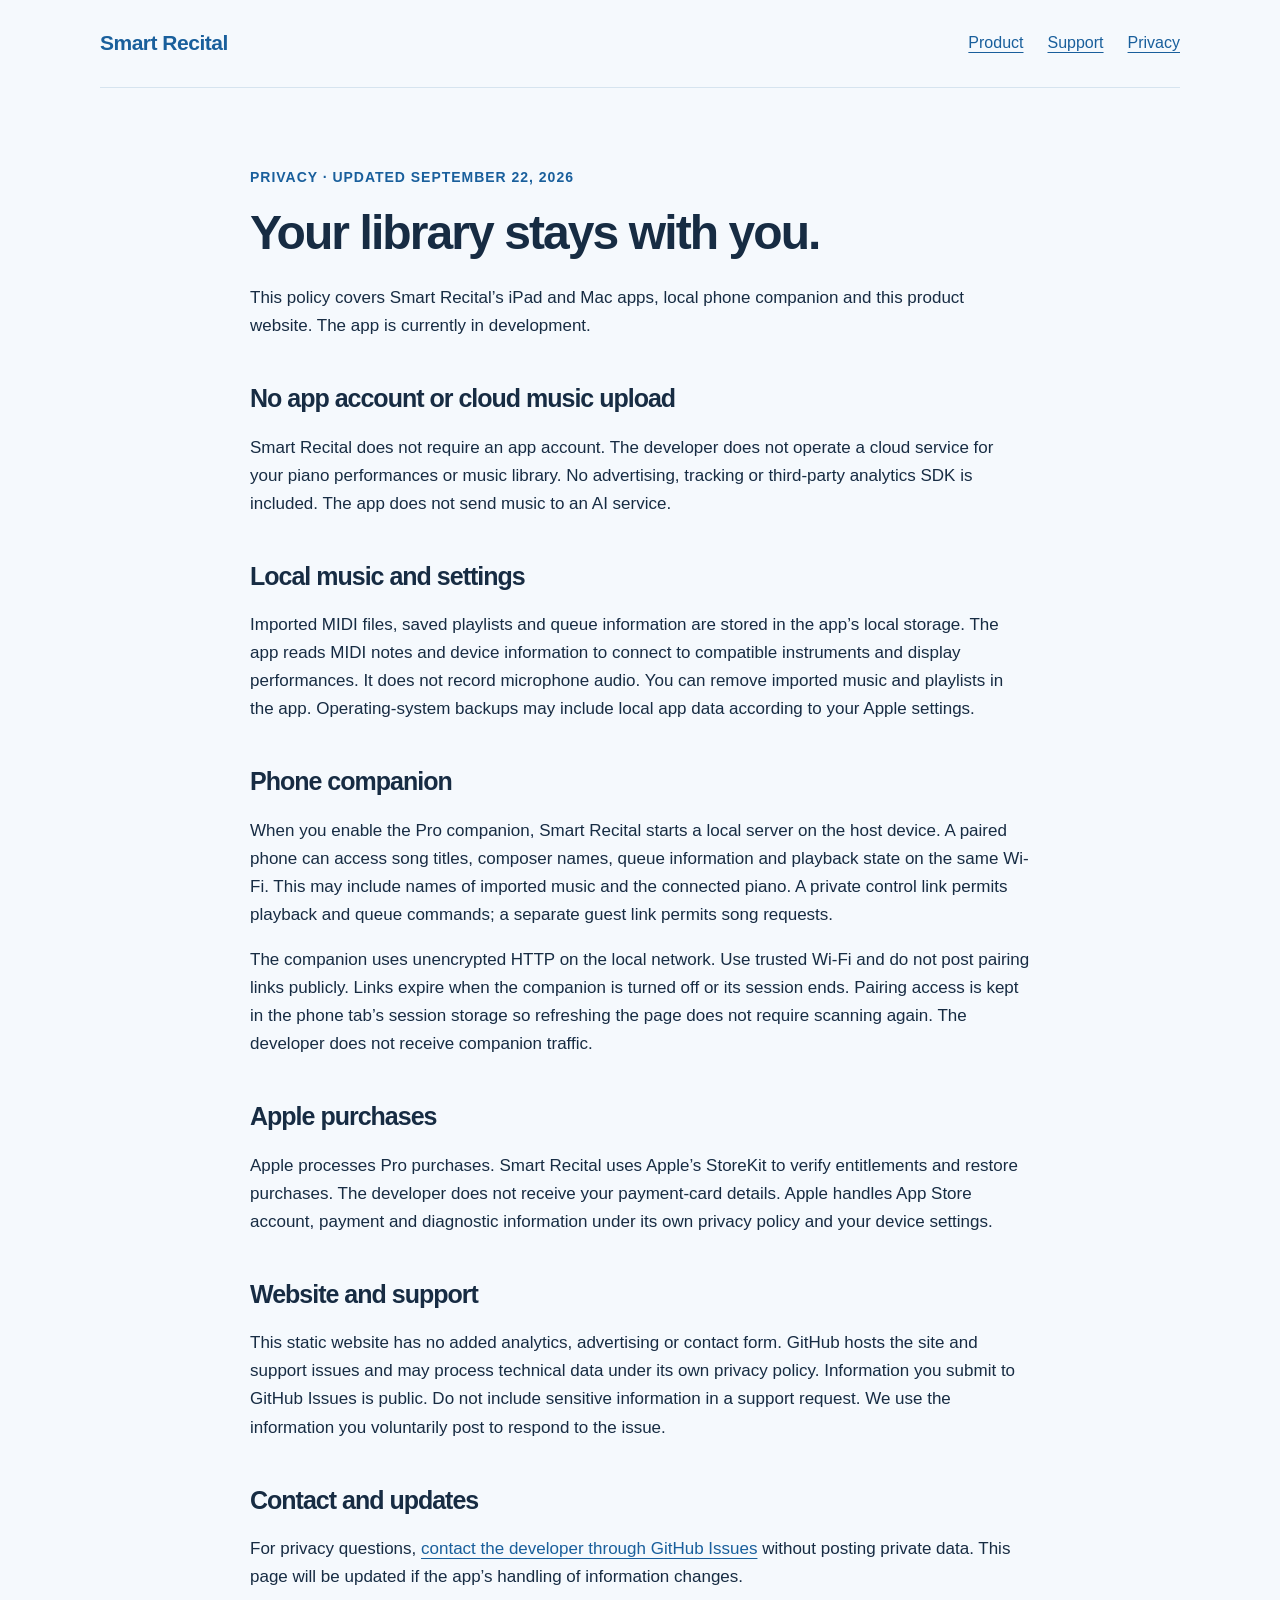
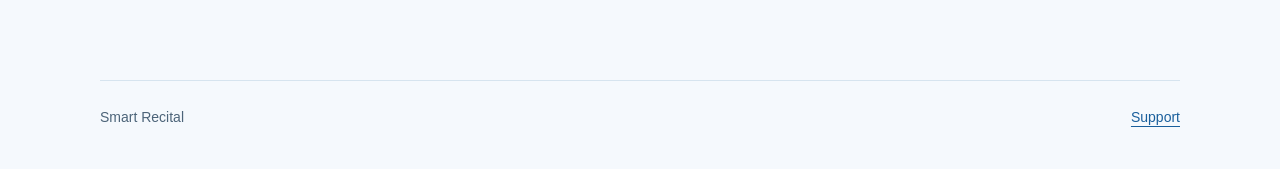
==== privacy.html @ 1764eafb "Publish Smart Recital product, support and privacy pages" ====
<!doctype html><html lang="en"><head><meta charset="utf-8"><meta name="viewport" content="width=device-width,initial-scale=1"><title>Smart Recital Privacy Policy</title><meta name="description" content="How Smart Recital handles your local music library, purchases, piano connections and phone companion."><link rel="icon" href="favicon.svg"><link rel="stylesheet" href="style.css"></head><body><header><a href="./">Smart Recital</a><nav aria-label="Main"><a href="./">Product</a><a href="support.html">Support</a><a href="privacy.html" aria-current="page">Privacy</a></nav></header><main class="textpage"><p class="status">Privacy · Updated September 22, 2026</p><h1>Your library stays with you.</h1><p>This policy covers Smart Recital’s iPad and Mac apps, local phone companion and this product website. The app is currently in development.</p><h2>No app account or cloud music upload</h2><p>Smart Recital does not require an app account. The developer does not operate a cloud service for your piano performances or music library. No advertising, tracking or third-party analytics SDK is included. The app does not send music to an AI service.</p><h2>Local music and settings</h2><p>Imported MIDI files, saved playlists and queue information are stored in the app’s local storage. The app reads MIDI notes and device information to connect to compatible instruments and display performances. It does not record microphone audio. You can remove imported music and playlists in the app. Operating-system backups may include local app data according to your Apple settings.</p><h2>Phone companion</h2><p>When you enable the Pro companion, Smart Recital starts a local server on the host device. A paired phone can access song titles, composer names, queue information and playback state on the same Wi-Fi. This may include names of imported music and the connected piano. A private control link permits playback and queue commands; a separate guest link permits song requests.</p><p>The companion uses unencrypted HTTP on the local network. Use trusted Wi-Fi and do not post pairing links publicly. Links expire when the companion is turned off or its session ends. Pairing access is kept in the phone tab’s session storage so refreshing the page does not require scanning again. The developer does not receive companion traffic.</p><h2>Apple purchases</h2><p>Apple processes Pro purchases. Smart Recital uses Apple’s StoreKit to verify entitlements and restore purchases. The developer does not receive your payment-card details. Apple handles App Store account, payment and diagnostic information under its own privacy policy and your device settings.</p><h2>Website and support</h2><p>This static website has no added analytics, advertising or contact form. GitHub hosts the site and support issues and may process technical data under its own privacy policy. Information you submit to GitHub Issues is public. Do not include sensitive information in a support request. We use the information you voluntarily post to respond to the issue.</p><h2>Contact and updates</h2><p>For privacy questions, <a href="https://github.com/dodgeg09-rgb/smart-recital/issues/new">contact the developer through GitHub Issues</a> without posting private data. This page will be updated if the app’s handling of information changes.</p></main><footer><span>Smart Recital</span><a href="support.html">Support</a></footer></body></html>
---- style.css ----
:root{font:17px/1.65 -apple-system,BlinkMacSystemFont,"Segoe UI",sans-serif;color:#172c43;background:#f5f9fd;--blue:#195f9c;--line:#d6e4ef}*{box-sizing:border-box}body{margin:0}a{color:var(--blue);text-underline-offset:4px}a:focus-visible,summary:focus-visible{outline:3px solid #246baf;outline-offset:5px}header,main,footer{width:min(1080px,calc(100% - 48px));margin:auto}header{display:flex;align-items:center;justify-content:space-between;padding:26px 0;border-bottom:1px solid var(--line);gap:20px}header>a{font-size:21px;font-weight:750;text-decoration:none;letter-spacing:-.5px}nav{display:flex;gap:24px;flex-wrap:wrap}nav a{font-size:16px}main{padding:64px 0 72px}h1,h2,h3{line-height:1.15;letter-spacing:-.04em;font-weight:700}h1{font-size:clamp(38px,6vw,68px);max-width:850px;margin:16px 0 24px}h2{font-size:30px;margin-top:44px}h3{font-size:24px;margin:0 0 15px}.intro{font-size:22px;max-width:740px;color:#405b73}.status{font-size:14px;letter-spacing:.07em;text-transform:uppercase;color:#195f9c;font-weight:700}.tiers{display:grid;grid-template-columns:1fr 1fr;gap:22px;margin:40px 0}.tier{background:white;border:1px solid var(--line);border-radius:20px;padding:30px}.tier.pro{border-top:5px solid var(--blue);padding-top:26px}.price{font-size:30px;font-weight:700;color:var(--blue);margin:0}.small{font-size:15px;color:#4c6479}.count{font-size:56px;line-height:1;margin:28px 0 8px;font-weight:750;letter-spacing:-.06em}.tier ul{padding-left:22px}section{scroll-margin-top:28px}.note{padding:20px 24px;background:#e7f1f9;border-left:4px solid var(--blue);margin:28px 0}.textpage{max-width:780px}.textpage h1{font-size:48px}.textpage h2{font-size:25px}details{border-top:1px solid var(--line);padding:20px 0}summary{font-size:20px;font-weight:650;cursor:pointer}.collection{columns:2;column-gap:50px;padding-left:22px}.collection li{padding:7px 0;break-inside:avoid}.collection small{display:block;color:#4c6479;font-size:14px}.button{display:inline-block;background:var(--blue);border-radius:12px;color:#fff;padding:12px 20px;text-decoration:none;font-weight:650}footer{border-top:1px solid var(--line);padding:25px 0 40px;display:flex;justify-content:space-between;gap:20px;flex-wrap:wrap;font-size:14px;color:#4c6479}@media(max-width:650px){header,main,footer{width:calc(100% - 32px)}header{align-items:flex-start;flex-direction:column;padding:20px 0}nav{gap:20px}main{padding-top:36px}.intro{font-size:19px}.tiers{grid-template-columns:1fr}.collection{columns:1}.textpage h1{font-size:38px}.tier{padding:24px}.tier.pro{padding-top:20px}}@media(prefers-reduced-motion:reduce){*{scroll-behavior:auto!important}}
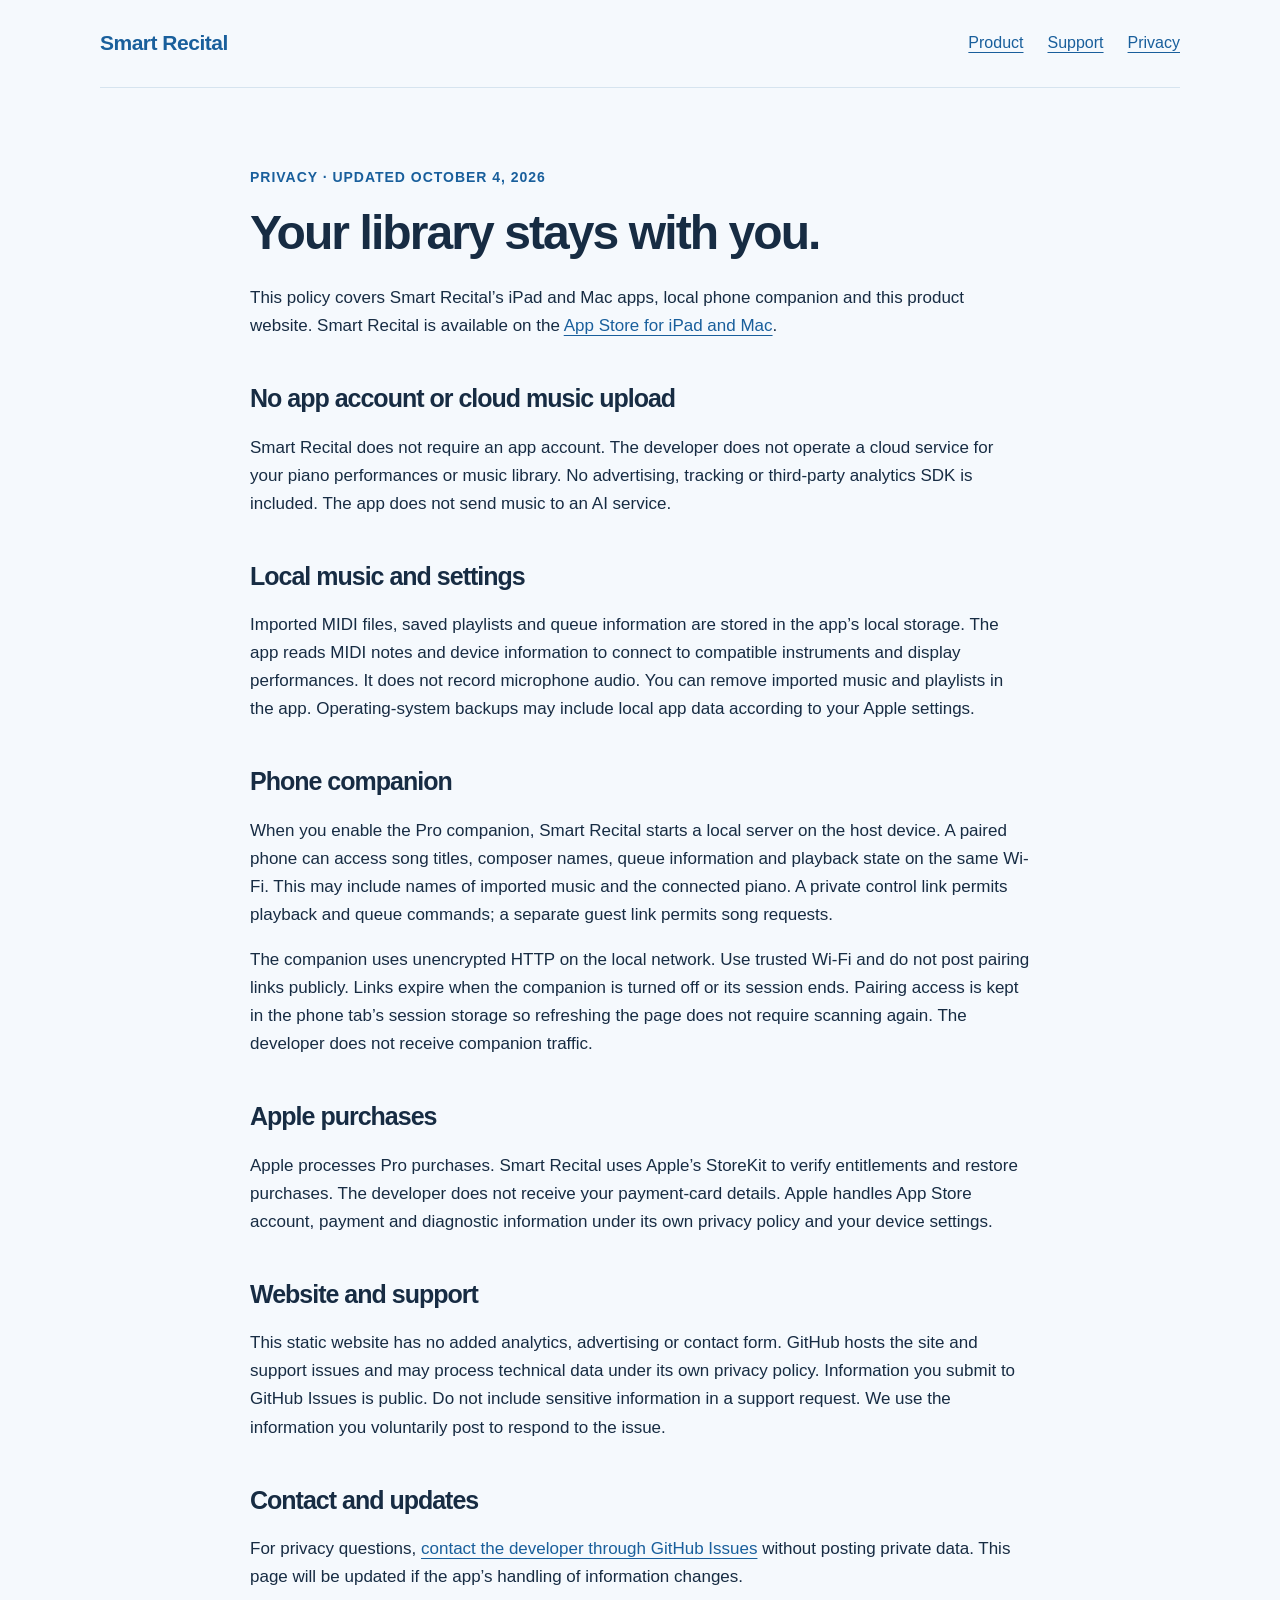
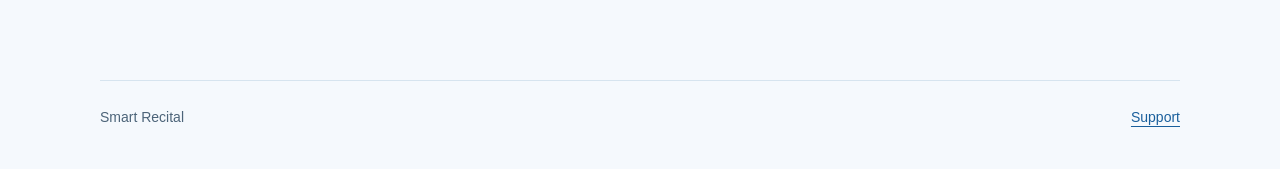
==== commit a1e70431: "Publish verified App Store availability and download links" ====
--- a/privacy.html
+++ b/privacy.html
@@ -1 +1 @@
-<!doctype html><html lang="en"><head><meta charset="utf-8"><meta name="viewport" content="width=device-width,initial-scale=1"><title>Smart Recital Privacy Policy</title><meta name="description" content="How Smart Recital handles your local music library, purchases, piano connections and phone companion."><link rel="icon" href="favicon.svg"><link rel="stylesheet" href="style.css"></head><body><header><a href="./">Smart Recital</a><nav aria-label="Main"><a href="./">Product</a><a href="support.html">Support</a><a href="privacy.html" aria-current="page">Privacy</a></nav></header><main class="textpage"><p class="status">Privacy · Updated September 22, 2026</p><h1>Your library stays with you.</h1><p>This policy covers Smart Recital’s iPad and Mac apps, local phone companion and this product website. The app is currently in development.</p><h2>No app account or cloud music upload</h2><p>Smart Recital does not require an app account. The developer does not operate a cloud service for your piano performances or music library. No advertising, tracking or third-party analytics SDK is included. The app does not send music to an AI service.</p><h2>Local music and settings</h2><p>Imported MIDI files, saved playlists and queue information are stored in the app’s local storage. The app reads MIDI notes and device information to connect to compatible instruments and display performances. It does not record microphone audio. You can remove imported music and playlists in the app. Operating-system backups may include local app data according to your Apple settings.</p><h2>Phone companion</h2><p>When you enable the Pro companion, Smart Recital starts a local server on the host device. A paired phone can access song titles, composer names, queue information and playback state on the same Wi-Fi. This may include names of imported music and the connected piano. A private control link permits playback and queue commands; a separate guest link permits song requests.</p><p>The companion uses unencrypted HTTP on the local network. Use trusted Wi-Fi and do not post pairing links publicly. Links expire when the companion is turned off or its session ends. Pairing access is kept in the phone tab’s session storage so refreshing the page does not require scanning again. The developer does not receive companion traffic.</p><h2>Apple purchases</h2><p>Apple processes Pro purchases. Smart Recital uses Apple’s StoreKit to verify entitlements and restore purchases. The developer does not receive your payment-card details. Apple handles App Store account, payment and diagnostic information under its own privacy policy and your device settings.</p><h2>Website and support</h2><p>This static website has no added analytics, advertising or contact form. GitHub hosts the site and support issues and may process technical data under its own privacy policy. Information you submit to GitHub Issues is public. Do not include sensitive information in a support request. We use the information you voluntarily post to respond to the issue.</p><h2>Contact and updates</h2><p>For privacy questions, <a href="https://github.com/dodgeg09-rgb/smart-recital/issues/new">contact the developer through GitHub Issues</a> without posting private data. This page will be updated if the app’s handling of information changes.</p></main><footer><span>Smart Recital</span><a href="support.html">Support</a></footer></body></html>
+<!doctype html><html lang="en"><head><meta charset="utf-8"><meta name="viewport" content="width=device-width,initial-scale=1"><title>Smart Recital Privacy Policy</title><meta name="description" content="How Smart Recital handles your local music library, purchases, piano connections and phone companion."><link rel="icon" href="favicon.svg"><link rel="stylesheet" href="style.css"></head><body><header><a href="./">Smart Recital</a><nav aria-label="Main"><a href="./">Product</a><a href="support.html">Support</a><a href="privacy.html" aria-current="page">Privacy</a></nav></header><main class="textpage"><p class="status">Privacy · Updated October 4, 2026</p><h1>Your library stays with you.</h1><p>This policy covers Smart Recital’s iPad and Mac apps, local phone companion and this product website. Smart Recital is available on the <a href="https://apps.apple.com/us/app/smart-recital/id6814721420">App Store for iPad and Mac</a>.</p><h2>No app account or cloud music upload</h2><p>Smart Recital does not require an app account. The developer does not operate a cloud service for your piano performances or music library. No advertising, tracking or third-party analytics SDK is included. The app does not send music to an AI service.</p><h2>Local music and settings</h2><p>Imported MIDI files, saved playlists and queue information are stored in the app’s local storage. The app reads MIDI notes and device information to connect to compatible instruments and display performances. It does not record microphone audio. You can remove imported music and playlists in the app. Operating-system backups may include local app data according to your Apple settings.</p><h2>Phone companion</h2><p>When you enable the Pro companion, Smart Recital starts a local server on the host device. A paired phone can access song titles, composer names, queue information and playback state on the same Wi-Fi. This may include names of imported music and the connected piano. A private control link permits playback and queue commands; a separate guest link permits song requests.</p><p>The companion uses unencrypted HTTP on the local network. Use trusted Wi-Fi and do not post pairing links publicly. Links expire when the companion is turned off or its session ends. Pairing access is kept in the phone tab’s session storage so refreshing the page does not require scanning again. The developer does not receive companion traffic.</p><h2>Apple purchases</h2><p>Apple processes Pro purchases. Smart Recital uses Apple’s StoreKit to verify entitlements and restore purchases. The developer does not receive your payment-card details. Apple handles App Store account, payment and diagnostic information under its own privacy policy and your device settings.</p><h2>Website and support</h2><p>This static website has no added analytics, advertising or contact form. GitHub hosts the site and support issues and may process technical data under its own privacy policy. Information you submit to GitHub Issues is public. Do not include sensitive information in a support request. We use the information you voluntarily post to respond to the issue.</p><h2>Contact and updates</h2><p>For privacy questions, <a href="https://github.com/pstarwars2026/smart-recital/issues/new">contact the developer through GitHub Issues</a> without posting private data. This page will be updated if the app’s handling of information changes.</p></main><footer><span>Smart Recital</span><a href="support.html">Support</a></footer></body></html>
